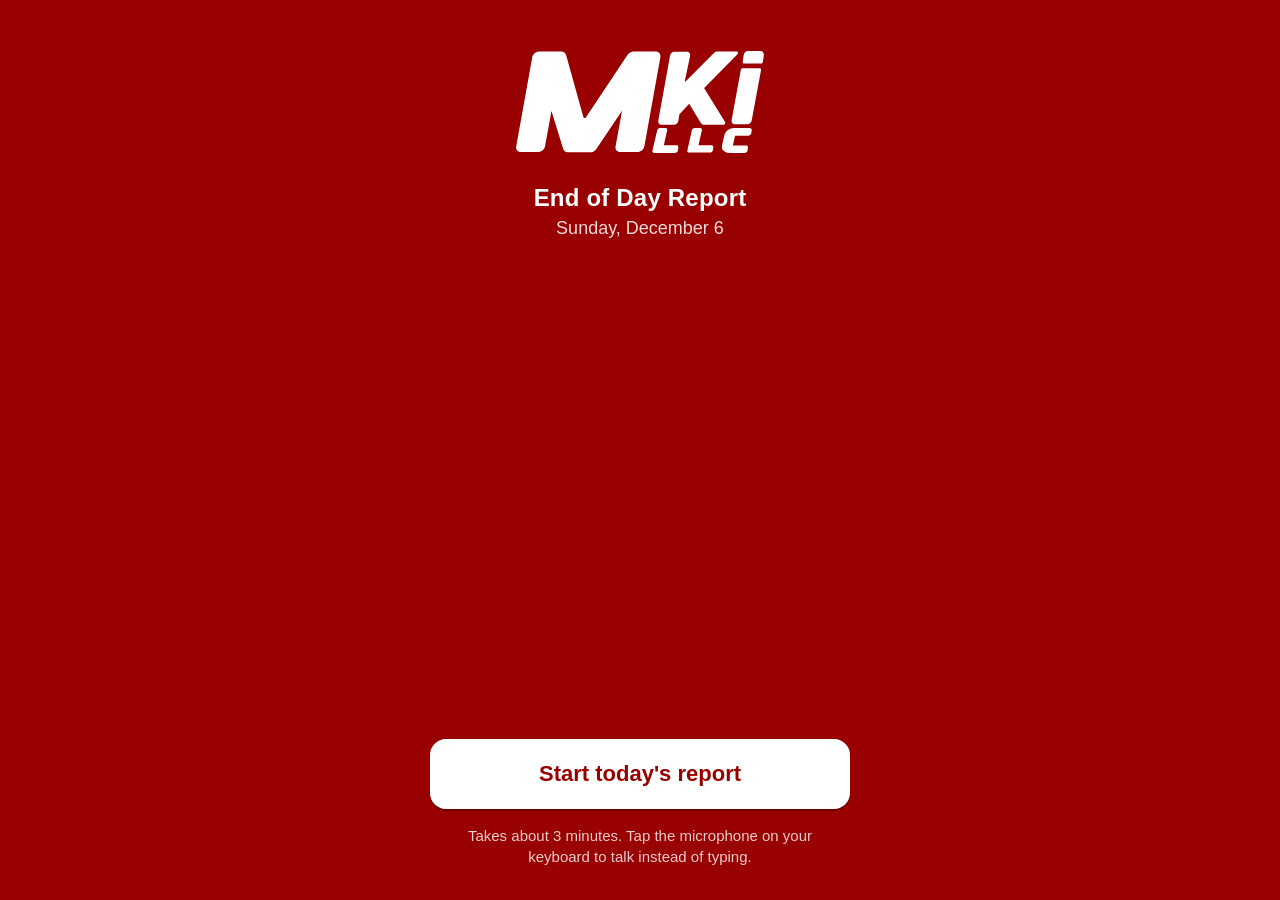
==== index.html @ f9245660 "Add MKI report launcher page" ====
<!doctype html>
<html lang="en">
<head>
<meta charset="utf-8">
<meta name="viewport" content="width=device-width, initial-scale=1, viewport-fit=cover">
<title>MKI Report</title>
<meta name="apple-mobile-web-app-capable" content="yes">
<meta name="mobile-web-app-capable" content="yes">
<meta name="apple-mobile-web-app-title" content="MKI Report">
<meta name="apple-mobile-web-app-status-bar-style" content="black-translucent">
<meta name="theme-color" content="#990000">
<link rel="apple-touch-icon" href="apple-touch-icon.png">
<link rel="icon" type="image/png" sizes="192x192" href="icon-192.png">
<link rel="manifest" href="manifest.webmanifest">
<style>
  :root { --red:#990000; --red-dark:#6e0000; }
  * { box-sizing:border-box; }
  html,body { margin:0; height:100%; }
  body {
    background:var(--red); color:#fff;
    font-family:-apple-system, BlinkMacSystemFont, "Segoe UI", Roboto, Helvetica, Arial, sans-serif;
    display:flex; flex-direction:column; align-items:center; justify-content:space-between;
    padding:calc(env(safe-area-inset-top) + 48px) 24px calc(env(safe-area-inset-bottom) + 32px);
    text-align:center; -webkit-user-select:none; user-select:none;
  }
  .top { width:100%; max-width:420px; }
  .logo { width:62%; max-width:260px; height:auto; display:block; margin:0 auto 28px; }
  h1 { font-size:24px; font-weight:600; margin:0 0 6px; letter-spacing:.2px; }
  .date { font-size:18px; opacity:.85; margin:0; }
  .start {
    display:block; width:100%; max-width:420px;
    background:#fff; color:var(--red); text-decoration:none;
    font-size:22px; font-weight:700; padding:22px 20px; border-radius:16px;
    box-shadow:0 2px 0 var(--red-dark);
  }
  .start:active { transform:translateY(1px); background:#f3e6e6; }
  .hint { font-size:15px; opacity:.8; margin:16px auto 0; max-width:360px; line-height:1.45; }
  .bottom { width:100%; display:flex; flex-direction:column; align-items:center; }
</style>
</head>
<body>
  <div class="top">
    <img class="logo" src="logo-white.svg" alt="MKI LLC">
    <h1>End of Day Report</h1>
    <p class="date" id="today"></p>
  </div>
  <div class="bottom">
    <a class="start" id="start" href="#" target="_blank" rel="noopener">Start today's report</a>
    <p class="hint">Takes about 3 minutes. Tap the microphone on your keyboard to talk instead of typing.</p>
  </div>
<script>
  var FORM_URL = "https://forms.cloud.microsoft/r/P6t05bFAV2";
  document.getElementById('start').href = FORM_URL;
  function showDate() {
    document.getElementById('today').textContent =
      new Date().toLocaleDateString('en-US', { weekday:'long', month:'long', day:'numeric' });
  }
  showDate();
  document.addEventListener('visibilitychange', function () { if (!document.hidden) showDate(); });
</script>
</body>
</html>
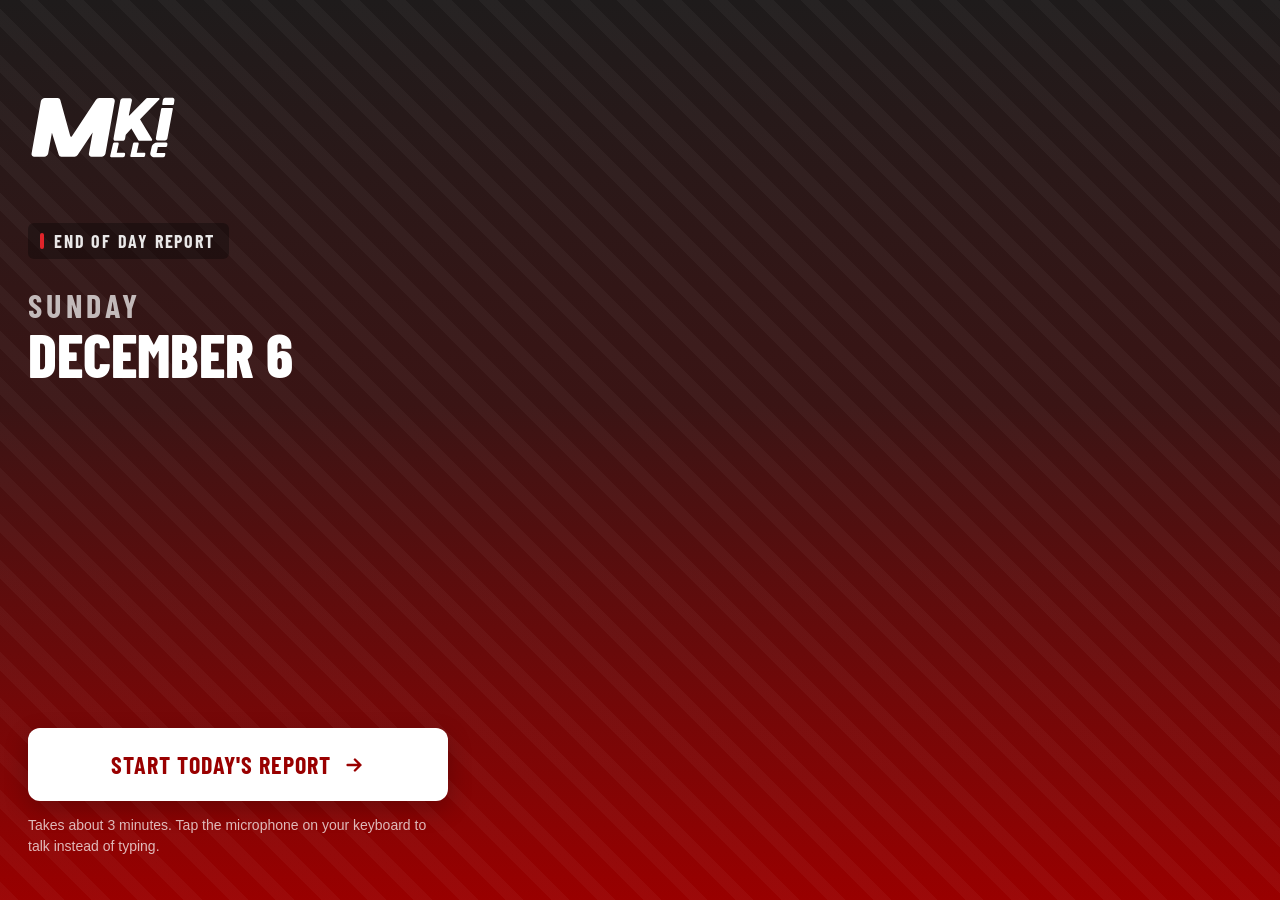
==== commit 04533267: "New launcher design: charcoal stripes, big date, left aligned" ====
--- a/index.html
+++ b/index.html
@@ -8,52 +8,76 @@
 <meta name="mobile-web-app-capable" content="yes">
 <meta name="apple-mobile-web-app-title" content="MKI Report">
 <meta name="apple-mobile-web-app-status-bar-style" content="black-translucent">
-<meta name="theme-color" content="#990000">
+<meta name="theme-color" content="#1E1B1B">
 <link rel="apple-touch-icon" href="apple-touch-icon.png">
 <link rel="icon" type="image/png" sizes="192x192" href="icon-192.png">
 <link rel="manifest" href="manifest.webmanifest">
+<link rel="preconnect" href="https://fonts.googleapis.com">
+<link rel="preconnect" href="https://fonts.gstatic.com" crossorigin>
+<link href="https://fonts.googleapis.com/css2?family=Barlow+Condensed:wght@700;800&display=swap" rel="stylesheet">
 <style>
-  :root { --red:#990000; --red-dark:#6e0000; }
+  :root { --red:#990000; --accent:#E0242A; --char:#1E1B1B; }
   * { box-sizing:border-box; }
-  html,body { margin:0; height:100%; }
+  html, body { margin:0; min-height:100%; }
+  html { background:var(--char); }
   body {
-    background:var(--red); color:#fff;
+    min-height:100vh; min-height:100dvh;
+    color:#fff;
+    background:
+      repeating-linear-gradient(45deg, rgba(255,255,255,.034) 0 13px, transparent 13px 32.5px),
+      linear-gradient(180deg, var(--char) 0%, #3A1414 45%, var(--red) 100%);
+    background-attachment: fixed;
+    font-family:"Barlow Condensed", "Arial Narrow", sans-serif;
+    display:flex; flex-direction:column; justify-content:space-between;
+    padding: max(96px, calc(env(safe-area-inset-top) + 56px)) 28px calc(env(safe-area-inset-bottom) + 44px);
+    -webkit-user-select:none; user-select:none; -webkit-tap-highlight-color:transparent;
+  }
+  .top, .bottom { width:100%; max-width:420px; }
+  .logo { width:150px; height:auto; display:block; margin-bottom:64px; }
+  .tag {
+    display:inline-flex; align-items:center; gap:10px;
+    background:rgba(0,0,0,.32); border-radius:6px; padding:7px 14px 7px 12px;
+    font-weight:700; font-size:18px; letter-spacing:.10em; color:rgba(255,255,255,.9);
+    margin-bottom:28px;
+  }
+  .tag::before { content:""; width:4px; height:16px; border-radius:2px; background:var(--accent); }
+  .weekday { font-weight:700; font-size:32px; letter-spacing:.14em; color:rgba(255,255,255,.7); line-height:1.15; margin:0 0 4px; }
+  .date { font-weight:800; font-size:60px; line-height:.9; margin:0; white-space:nowrap; }
+  .start {
+    display:flex; align-items:center; justify-content:center; gap:12px;
+    width:100%; padding:22px 20px; border-radius:12px;
+    background:#fff; color:var(--red); text-decoration:none;
+    font-weight:700; font-size:24px; letter-spacing:.04em;
+    box-shadow:0 8px 24px rgba(0,0,0,.22); white-space:nowrap;
+  }
+  .start:active { transform:translateY(1px); background:#f4e8e8; }
+  .start svg { width:22px; height:22px; flex:none; }
+  .hint {
     font-family:-apple-system, BlinkMacSystemFont, "Segoe UI", Roboto, Helvetica, Arial, sans-serif;
-    display:flex; flex-direction:column; align-items:center; justify-content:space-between;
-    padding:calc(env(safe-area-inset-top) + 48px) 24px calc(env(safe-area-inset-bottom) + 32px);
-    text-align:center; -webkit-user-select:none; user-select:none;
+    font-size:14px; line-height:1.45; color:rgba(255,255,255,.72); margin:14px 0 0;
   }
-  .top { width:100%; max-width:420px; }
-  .logo { width:62%; max-width:260px; height:auto; display:block; margin:0 auto 28px; }
-  h1 { font-size:24px; font-weight:600; margin:0 0 6px; letter-spacing:.2px; }
-  .date { font-size:18px; opacity:.85; margin:0; }
-  .start {
-    display:block; width:100%; max-width:420px;
-    background:#fff; color:var(--red); text-decoration:none;
-    font-size:22px; font-weight:700; padding:22px 20px; border-radius:16px;
-    box-shadow:0 2px 0 var(--red-dark);
-  }
-  .start:active { transform:translateY(1px); background:#f3e6e6; }
-  .hint { font-size:15px; opacity:.8; margin:16px auto 0; max-width:360px; line-height:1.45; }
-  .bottom { width:100%; display:flex; flex-direction:column; align-items:center; }
 </style>
 </head>
 <body>
   <div class="top">
     <img class="logo" src="logo-white.svg" alt="MKI LLC">
-    <h1>End of Day Report</h1>
-    <p class="date" id="today"></p>
+    <div class="tag">END OF DAY REPORT</div>
+    <p class="weekday" id="weekday"></p>
+    <p class="date" id="date"></p>
   </div>
   <div class="bottom">
-    <a class="start" id="start" href="#" target="_blank" rel="noopener">Start today's report</a>
+    <a class="start" id="start" href="#" target="_blank" rel="noopener">START TODAY'S REPORT
+      <svg viewBox="0 0 24 24" fill="none" aria-hidden="true"><path d="M5 12h14M13 6l6 6-6 6" stroke="#990000" stroke-width="2.6" stroke-linecap="round" stroke-linejoin="round"/></svg>
+    </a>
     <p class="hint">Takes about 3 minutes. Tap the microphone on your keyboard to talk instead of typing.</p>
   </div>
 <script>
   var FORM_URL = "https://forms.cloud.microsoft/r/P6t05bFAV2";
   document.getElementById('start').href = FORM_URL;
   function showDate() {
-    document.getElementById('today').textContent =
-      new Date().toLocaleDateString('en-US', { weekday:'long', month:'long', day:'numeric' });
+    var d = new Date();
+    document.getElementById('weekday').textContent = d.toLocaleDateString('en-US', { weekday:'long' }).toUpperCase();
+    document.getElementById('date').textContent = d.toLocaleDateString('en-US', { month:'long', day:'numeric' }).toUpperCase();
   }
   showDate();
   document.addEventListener('visibilitychange', function () { if (!document.hidden) showDate(); });
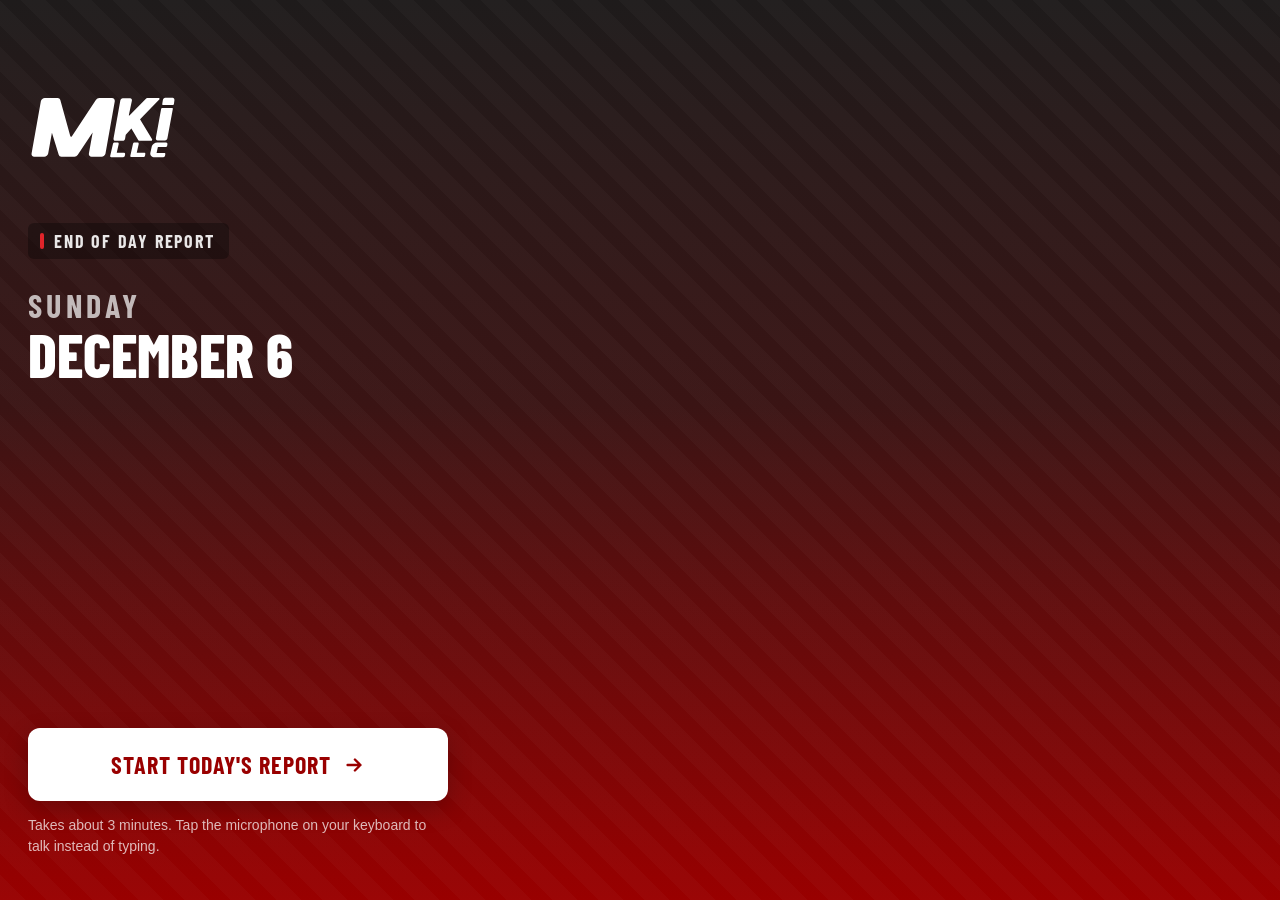
==== commit 666fc546: "Match stripes to Figma: 18px, softer" ====
--- a/index.html
+++ b/index.html
@@ -24,9 +24,8 @@
     min-height:100vh; min-height:100dvh;
     color:#fff;
     background:
-      repeating-linear-gradient(45deg, rgba(255,255,255,.034) 0 13px, transparent 13px 32.5px),
+      repeating-linear-gradient(45deg, rgba(255,255,255,.0225) 0 18px, transparent 18px 32.53px),
       linear-gradient(180deg, var(--char) 0%, #3A1414 45%, var(--red) 100%);
-    background-attachment: fixed;
     font-family:"Barlow Condensed", "Arial Narrow", sans-serif;
     display:flex; flex-direction:column; justify-content:space-between;
     padding: max(96px, calc(env(safe-area-inset-top) + 56px)) 28px calc(env(safe-area-inset-bottom) + 44px);
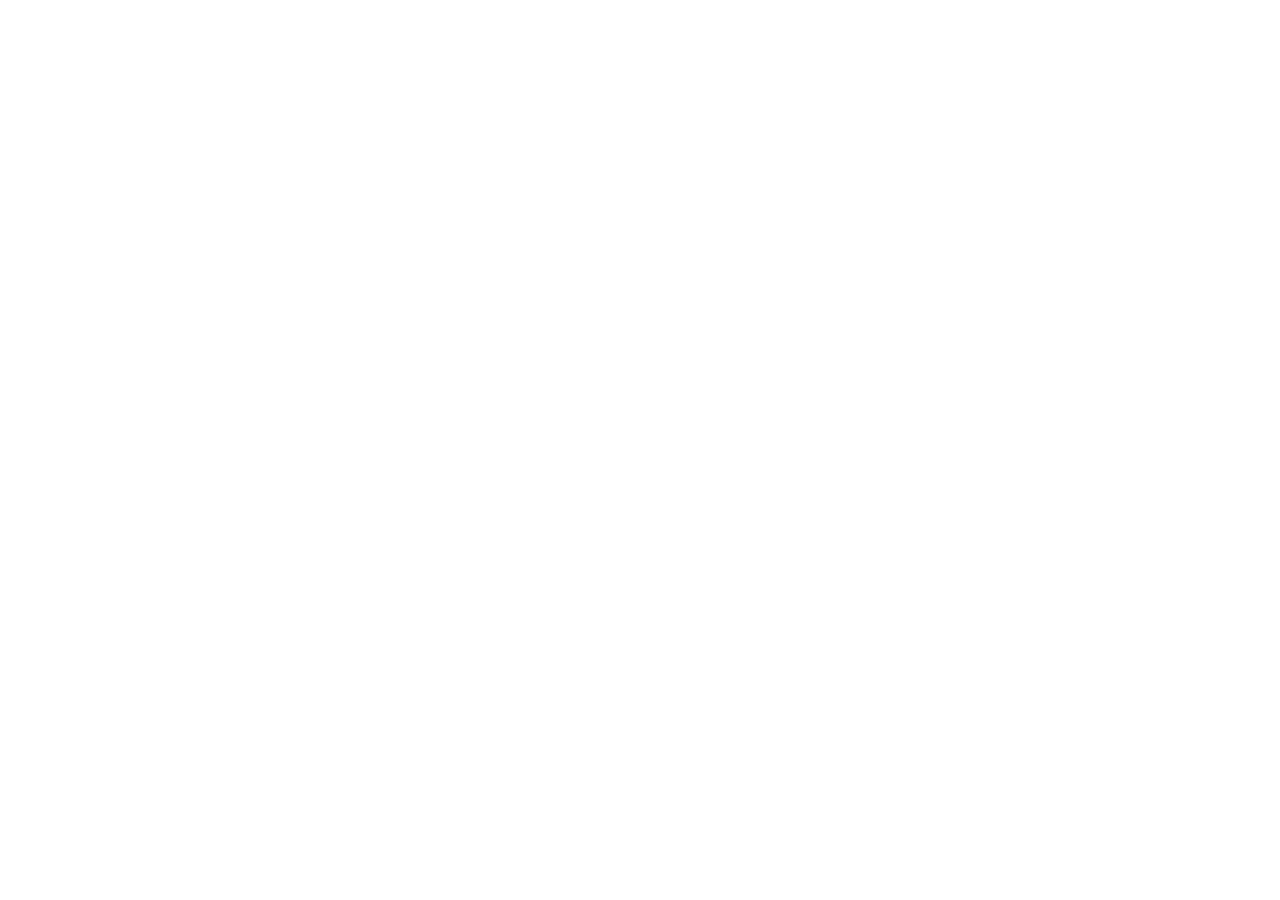
==== commit 64fc46eb: "Always use https (until Pages enforces it) Co-Authored-By: Claude Opus 5.5 <noreply@anthropic.com> C" ====
--- a/index.html
+++ b/index.html
@@ -2,6 +2,7 @@
 <html lang="en">
 <head>
 <meta charset="utf-8">
+<script>if (location.protocol === 'http:' && location.hostname !== 'localhost' && location.hostname !== '127.0.0.1') location.replace('https://' + location.host + location.pathname + location.search + location.hash);</script>
 <meta name="viewport" content="width=device-width, initial-scale=1, viewport-fit=cover">
 <title>MKI Report</title>
 <meta name="apple-mobile-web-app-capable" content="yes">
@@ -9,8 +10,8 @@
 <meta name="apple-mobile-web-app-title" content="MKI Report">
 <meta name="apple-mobile-web-app-status-bar-style" content="black-translucent">
 <meta name="theme-color" content="#1E1B1B">
-<link rel="apple-touch-icon" href="apple-touch-icon.png">
-<link rel="icon" type="image/png" sizes="192x192" href="icon-192.png">
+<link rel="apple-touch-icon" href="apple-touch-icon-v2.png">
+<link rel="icon" type="image/png" sizes="192x192" href="icon-192.png?v=2">
 <link rel="manifest" href="manifest.webmanifest">
 <link rel="preconnect" href="https://fonts.googleapis.com">
 <link rel="preconnect" href="https://fonts.gstatic.com" crossorigin>
